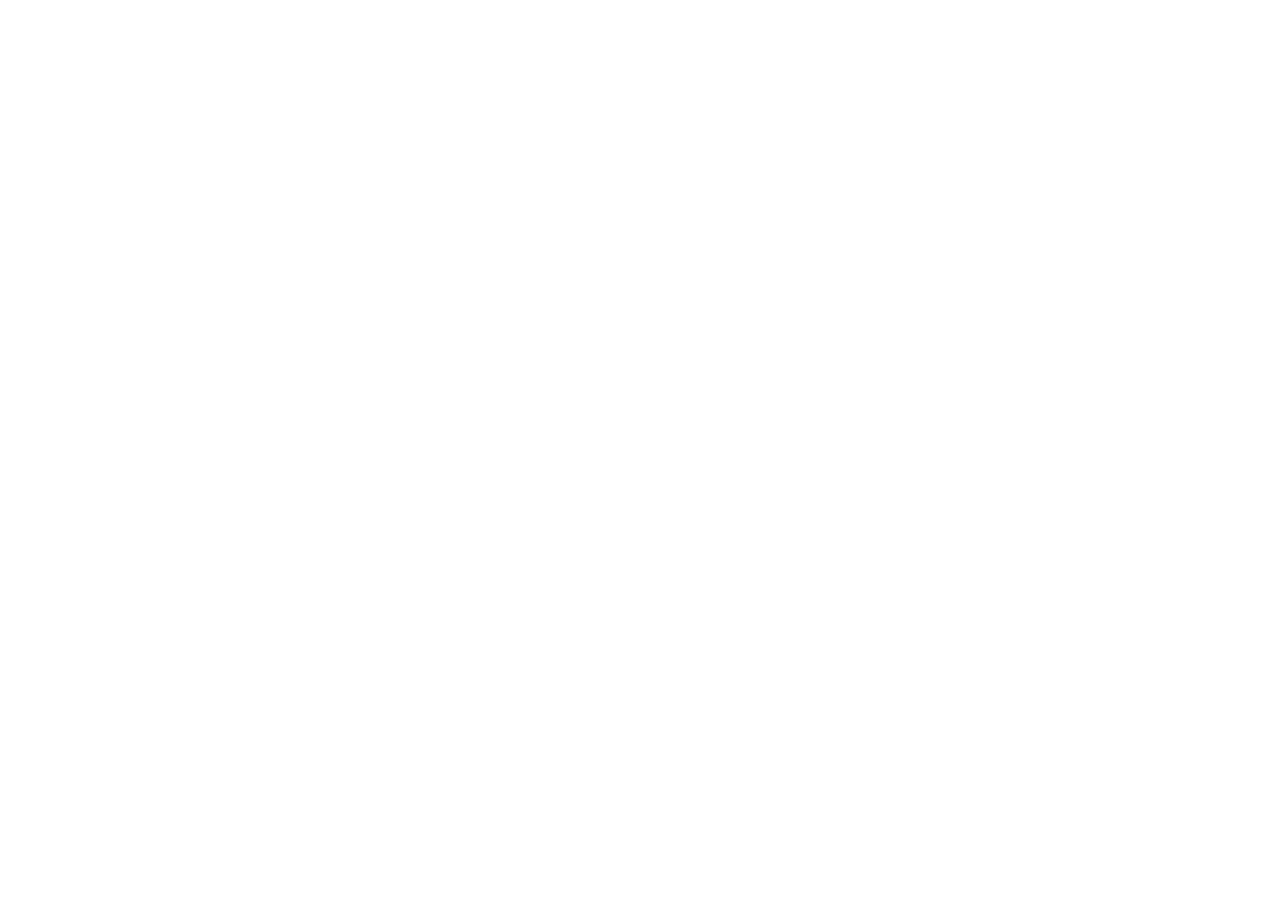
==== bluemonday.html @ 20b3b674 "start" ====
<!DOCTYPE html>
<html lang="en">
  <head>
    <meta charset="UTF-8" />
    <meta http-equiv="X-UA-Compatible" content="IE=edge" />
    <meta name="viewport" content="width=device-width, initial-scale=1.0" />
    <title>Document</title>
    <link rel="stylesheet" href="css/bluemonday.css" />
  </head>
  <body>
    <header></header>
    <main></main>
    <script src="script.js"></script>
  </body>
</html>
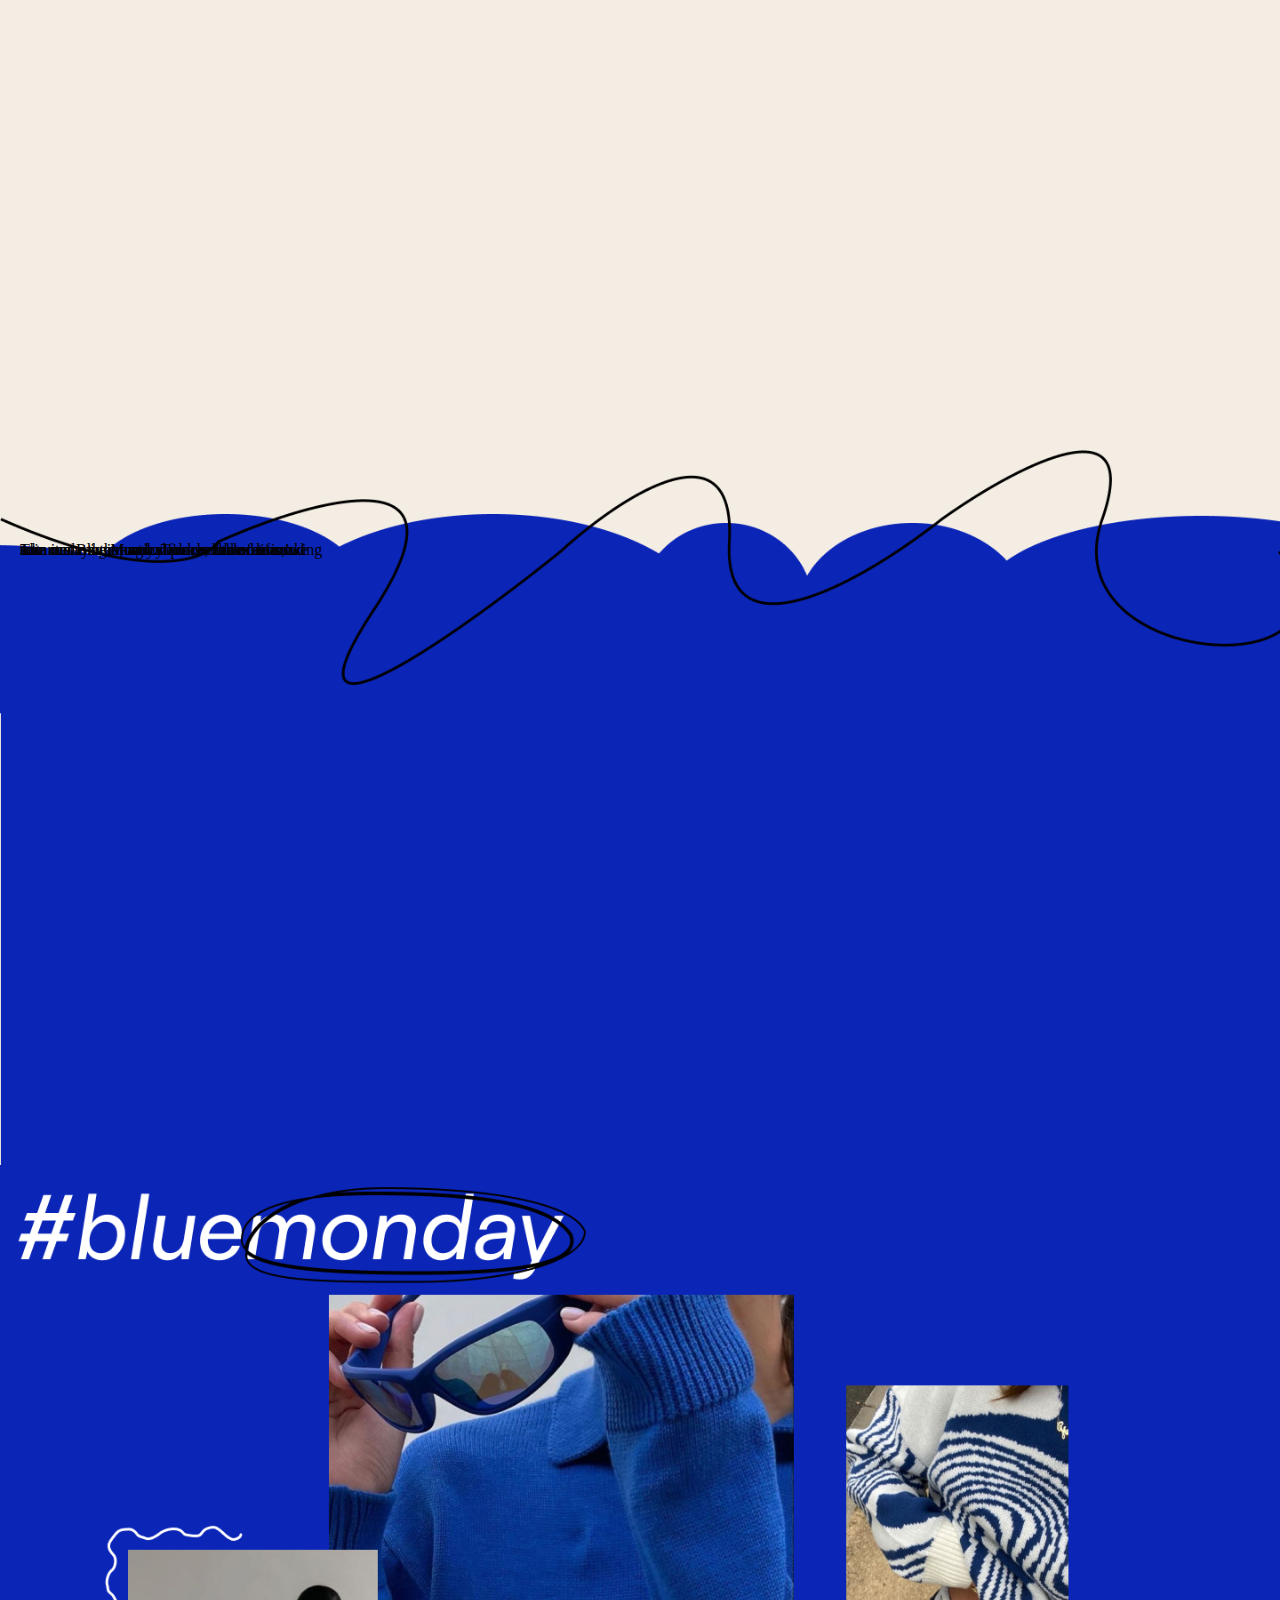
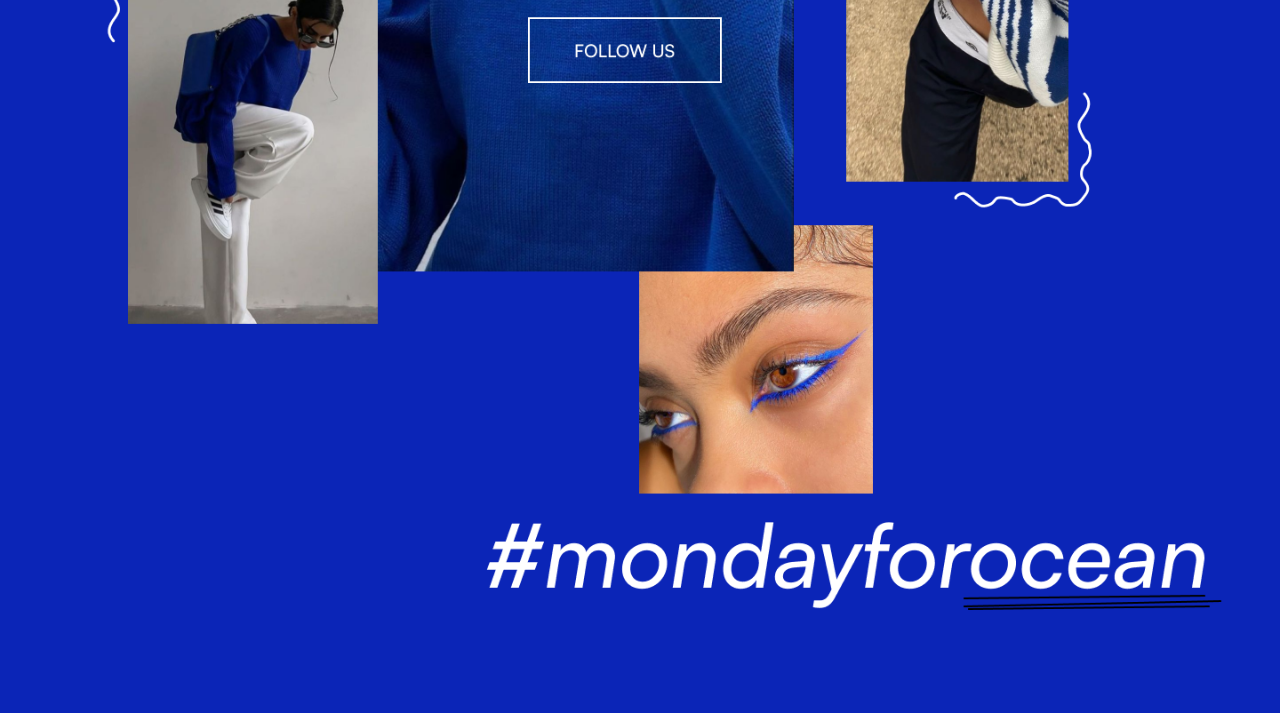
==== commit e02cc13e: "omg" ====
--- a/bluemonday.html
+++ b/bluemonday.html
@@ -9,7 +9,19 @@
   </head>
   <body>
     <header></header>
-    <main></main>
+    <main>
+      <div class="waves">
+        <img src="resrc/waves.png" />
+        <span class="bluetext"
+          >The ocean is a magical place, full of life and<br />
+          untamed magic -and we're dedicated to making<br />
+          sure it stays that way. To save the oceans, we<br />
+          take more than just a stand, we take action.<br />Join our Blue Monday
+          for our blue ocean!</span
+        >
+        <img src="resrc/bluemonday.png" />
+      </div>
+    </main>
     <script src="script.js"></script>
   </body>
 </html>
--- a/css/bluemonday.css
+++ b/css/bluemonday.css
@@ -0,0 +1,52 @@
+@font-face {
+  font-family: "brice";
+  src: url("../resrc/Brice-SemiBold.otf");
+}
+
+@font-face {
+  font-family: "satoshi-bold";
+  src: url("../resrc/Satoshi-Bold.otf");
+}
+
+@font-face {
+  font-family: "satoshi-bolditalic";
+  src: url("../resrc/Satoshi-BoldItalic.otf");
+}
+
+@font-face {
+  font-family: "satoshi-medium";
+  src: url("../resrc/Satoshi-Medium.otf");
+}
+
+@font-face {
+  font-family: "satoshi-mediumitalic";
+  src: url("../resrc/Satoshi-MediumItalic.otf");
+}
+
+* {
+  margin: 0;
+  padding: 0;
+  border: 0;
+  background-color: #f4ede3;
+}
+
+header {
+  height: 50vh;
+}
+
+.waves {
+  width: 100vw;
+  line-height: 0;
+  position: relative;
+}
+
+.waves img {
+  max-width: 100%;
+}
+
+.bluetext {
+  position: absolute;
+  top: 100px;
+  left: 20px;
+  z-index: 1;
+}
